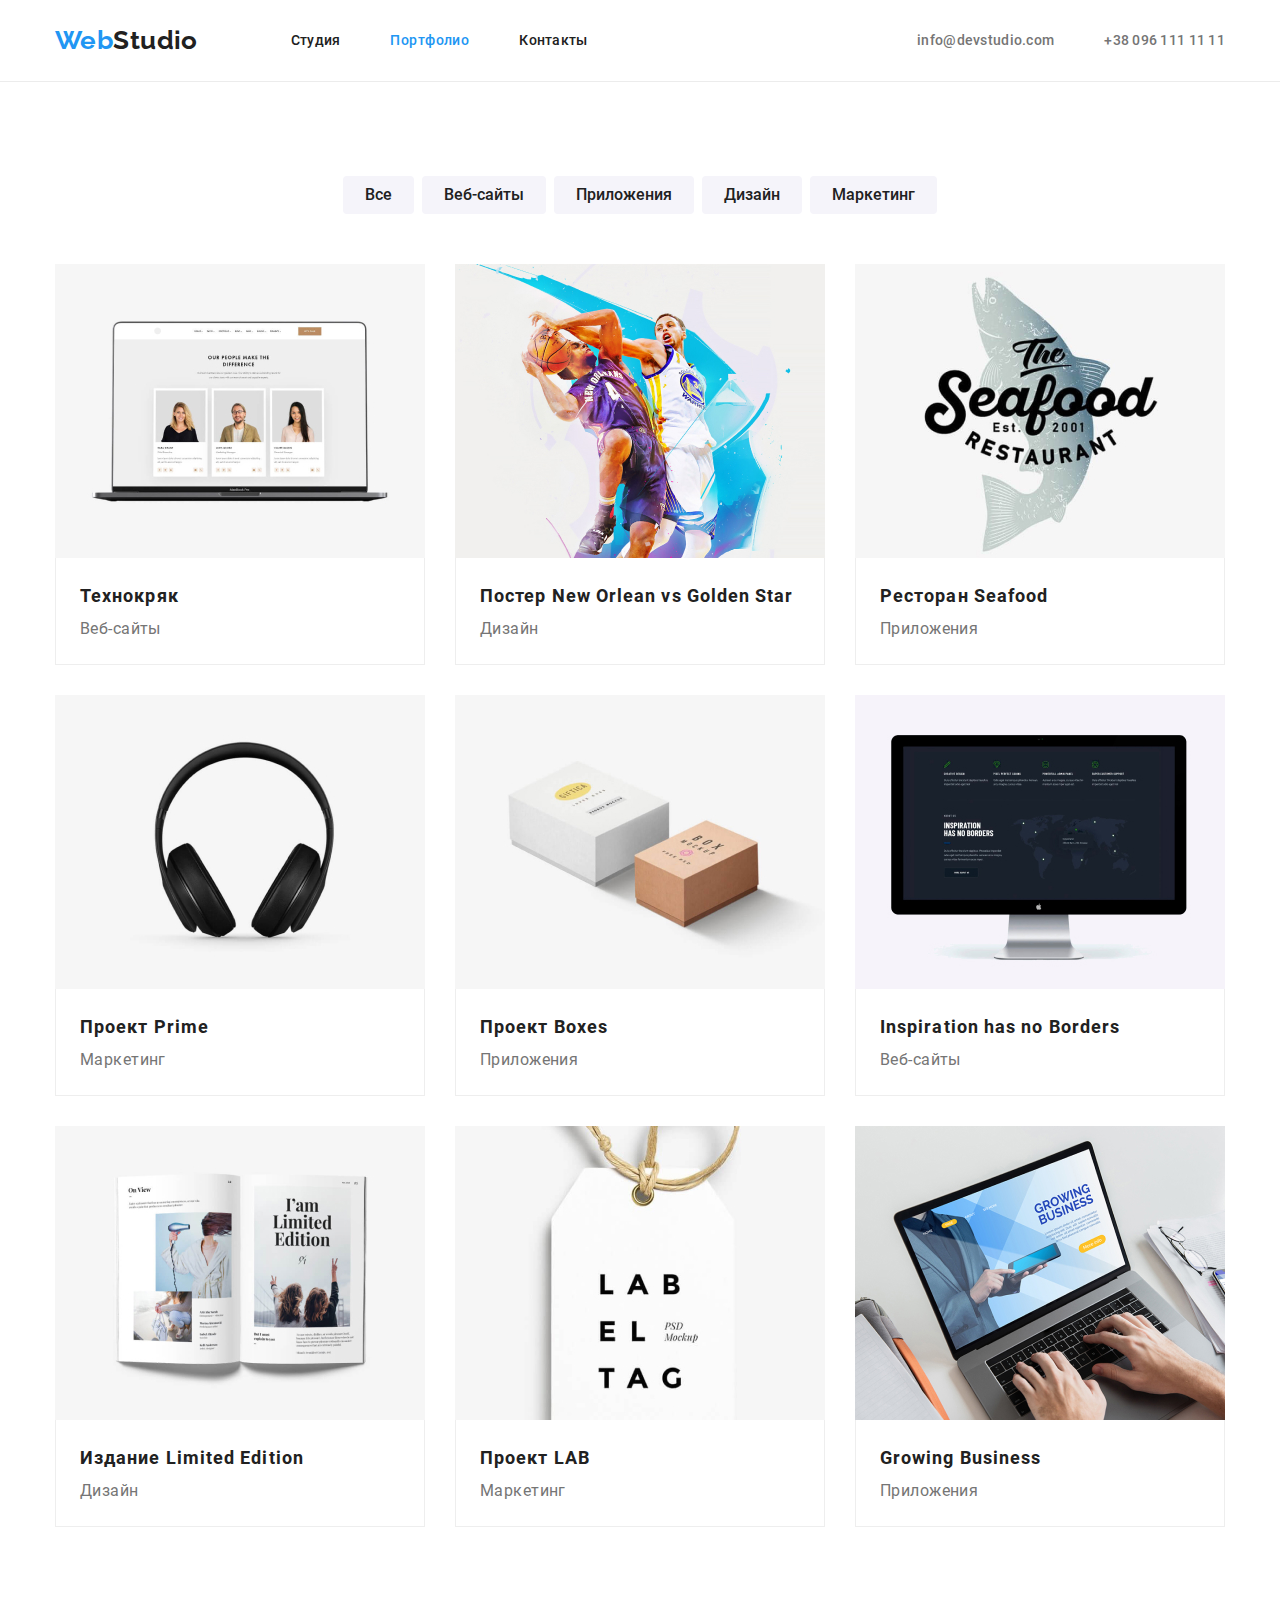
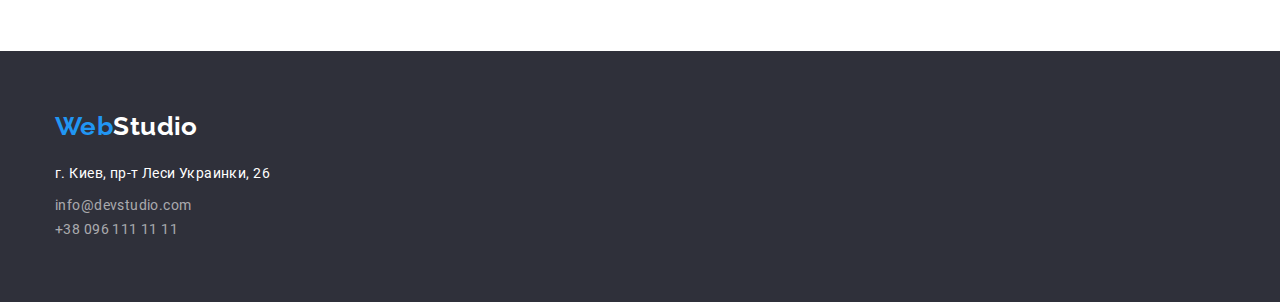
==== portofolio.html @ 4c442d5f "добавлены страницы index.html, portfolio.html и style.css" ====
<!DOCTYPE html>
<html lang="ru">
<head>
    <meta charset="UTF-8">
    <meta name="viewport" content="width=device-width, initial-scale=1.0">
    <title>WebStudio</title>
    <link href="https://fonts.googleapis.com/css2?family=Raleway:wght@700&display=swap" rel="stylesheet">
    <link rel="stylesheet" href="https://cdnjs.cloudflare.com/ajax/libs/modern-normalize/1.0.0/modern-normalize.min.css">
    <link rel="stylesheet" href="css/style.css">
</head>
<body>

 <!--Навигация-->
 <header class="header-nav">
    <div class="container">
        <nav class="container-nav">
            <a href="index.html" class="logo-web">Web<span class="logo-studio">Studio</span></a>
            <ul class="site-nav">
                <li class="site-nav-item"><a href="index.html" class="link site-nav-link">Студия</a></li>
                <li class="site-nav-item"><a href="portofolio.html" class="link site-nav-link-current">Портфолио</a></li>
                <li class="site-nav-item"><a href="#contacts" class="link site-nav-link">Контакты</a></li>
            </ul>
        </nav>   
            <ul class="header-contacts">
                <li class="header-contacts-item"><a href="mailto:info@devstudio.com" class="link header-contacts-link">info@devstudio.com</a></li>
                <li class="header-contacts-item"><a href="telto:+380961111111" class="link header-contacts-link">+38 096 111 11 11</a></li>
            </ul>
    </div>
</header>

<main>
<!--Виды проектов-->
    <section class="projects">
        <div class="container">

             <!-- Hidden title -->
             <h1 hidden> Project types </h1>
            
            <!-- Project type Buttons-->
             <ul class="project-types-list">
                <li class="item-btn"><button class="project-types-button">Все</button></li>
                <li class="item-btn"><button class="project-types-button">Веб-сайты</button></li>
                <li class="item-btn"><button class="project-types-button">Приложения</button></li>
                <li class="item-btn"><button class="project-types-button">Дизайн</button></li>
                <li class="item-btn"><button class="project-types-button">Маркетинг</button></li>
            </ul>
    <!--Все Проекты-->
        <h2 hidden> All Projects</h2>
            <ul class="project-img">
                <li class="item">
                    <a href="#">
                        <img src="img/portfolio_img/portfolio-1.jpg" width="370" height="294" alt="Экран компьютера">
                        <div class="project-content">
                    </a>
                            <h3 class="project-name">Технокряк</h3>
                            <p class="project-class">Веб-сайты</p>
                        </div>
                </li>
                <li class="item">
                    <a href="#">
                        <img src="img/portfolio_img/portfolio-2.jpg" width="370" height="294" alt="Баскетболисты">
                        <div class="project-content">
                    </a>
                            <h3 class="project-name">Постер New Orlean vs Golden Star</h3>
                            <p class="project-class">Дизайн</p>
                        </div>
                </li>
                <li class="item">
                    <a href="#">
                        <img src="img/portfolio_img/portfolio-3.jpg" width="370" height="294" alt="Лого ресторана">
                        <div class="project-content">
                    </a>
                            <h3 class="project-name">Ресторан Seafood</h3>
                            <p class="project-class">Приложения</p>
                        </div>
                </li>
                <li class="item">
                    <a href="#">
                        <img src="img/portfolio_img/portfolio-4.jpg" width="370" height="294" alt="Наушники">
                        <div class="project-content">
                    </a>
                            <h3 class="project-name">Проект Prime</h3>
                            <p class="project-class">Маркетинг</p>
                    </div>
                </li>
                <li class="item">
                    <a href="#">
                        <img src="img/portfolio_img/portfolio-5.jpg" width="370" height="294" alt="Коробки">
                        <div class="project-content">
                    </a>  
                            <h3 class="project-name">Проект Boxes</h3>
                            <p class="project-class">Приложения</p>
                        </div>    
                </li>
                <li class="item">
                    <a href="#">
                        <img src="img/portfolio_img/portfolio-6.jpg" width="370" height="294" alt="Экран монитора">
                        <div class="project-content">
                     </a>
                            <h3 class="project-name">Inspiration has no Borders</h3>
                            <p class="project-class">Веб-сайты</p>
                        </div> 
                </li>
                <li class="item">
                    <a href="#">
                        <img src="img/portfolio_img/portfolio-7.jpg" width="370" height="294"  alt="Газета">
                        <div class="project-content">
                    </a>
                            <h3 class="project-name">Издание Limited Edition</h3>
                            <p class="project-class">Дизайн</p>
                        </div>
                </li>  
                <li class="item">
                    <a href="#">
                        <img src="img/portfolio_img/portfolio-8.jpg" width="370" height="294" alt="Этикетка">
                        <div class="project-content">
                    </a>
                            <h3 class="project-name">Проект LAB</h3>
                            <p class="project-class">Маркетинг</p>
                        </div>
                </li>
                <li class="item">
                        <a href="#">
                            <img src="img/portfolio_img/portfolio-9.jpg" alt="Ноутбук"> 
                            <div class="project-content">
                        </a>
                                <h3 class="project-name">Growing Business</h3>
                                <p class="project-class">Приложения</p>
                            </div>
                </li>
            </ul>
        </div>
    </section>
</main>   
<!--Подвал страницы-->
<footer class="footer">
    <div class="container">
        <div class="footer-content">
            <a class="logo-web" href="index.html">Web<span class="logo-footer">Studio</span></a>

    <!--Контакты и адрес-->

        <address id="contacts">
            <p class="address"> г. Киев, пр-т Леси Украинки, 26 </p>
            <ul class="site-contacts">
                <li class="site-contacts-item"><a href="mailto:info@devstudio.com" class="link site-contacts-link-2">info@devstudio.com</a></li>
                <li class="site-contacts-item"><a href="telto:+380961111111" class="link site-contacts-link-2">+38 096 111 11 11</a></li>
            </ul>
        </address>
        </div>
    </div>
</footer>
</body>
</html>
---- css/style.css ----
/* roboto-regular - latin_cyrillic */
@font-face {
    font-family: 'Roboto';
    font-style: normal;
    font-weight: 400;
    src: url('../fonts/roboto-v20-latin_cyrillic-regular.eot'); 
    src: local('Roboto'), local('Roboto-Regular'),
         url('../fonts/roboto-v20-latin_cyrillic-regular.eot?#iefix') format('embedded-opentype'), 
         url('../fonts/roboto-v20-latin_cyrillic-regular.woff2') format('woff2'), 
         url('../fonts/roboto-v20-latin_cyrillic-regular.woff') format('woff'), 
         url('../fonts/roboto-v20-latin_cyrillic-regular.ttf') format('truetype'), 
         url('../fonts/roboto-v20-latin_cyrillic-regular.svg#Roboto') format('svg'); 
  }
  /* roboto-500 - latin_cyrillic */
  @font-face {
    font-family: 'Roboto';
    font-style: normal;
    font-weight: 500;
    src: url('../fonts/roboto-v20-latin_cyrillic-500.eot'); 
    src: local('Roboto Medium'), local('Roboto-Medium'),
         url('../fonts/roboto-v20-latin_cyrillic-500.eot?#iefix') format('embedded-opentype'), 
         url('../fonts/roboto-v20-latin_cyrillic-500.woff2') format('woff2'), 
         url('../fonts/roboto-v20-latin_cyrillic-500.woff') format('woff'), 
         url('../fonts/roboto-v20-latin_cyrillic-500.ttf') format('truetype'), 
         url('../fonts/roboto-v20-latin_cyrillic-500.svg#Roboto') format('svg'); 
  }
  /* roboto-700 - latin_cyrillic */
  @font-face {
    font-family: 'Roboto';
    font-style: normal;
    font-weight: 700;
    src: url('../fonts/roboto-v20-latin_cyrillic-700.eot');
    src: local('Roboto Bold'), local('Roboto-Bold'),
         url('../fonts/roboto-v20-latin_cyrillic-700.eot?#iefix') format('embedded-opentype'), 
         url('../fonts/roboto-v20-latin_cyrillic-700.woff2') format('woff2'), 
         url('../fonts/roboto-v20-latin_cyrillic-700.woff') format('woff'), 
         url('../fonts/roboto-v20-latin_cyrillic-700.ttf') format('truetype'), 
         url('../fonts/roboto-v20-latin_cyrillic-700.svg#Roboto') format('svg'); 
  }
  /* roboto-900 - latin_cyrillic */
  @font-face {
    font-family: 'Roboto';
    font-style: normal;
    font-weight: 900;
    src: url('../fonts/roboto-v20-latin_cyrillic-900.eot'); 
    src: local('Roboto Black'), local('Roboto-Black'),
         url('../fonts/roboto-v20-latin_cyrillic-900.eot?#iefix') format('embedded-opentype'), 
         url('../fonts/roboto-v20-latin_cyrillic-900.woff2') format('woff2'), 
         url('../fonts/roboto-v20-latin_cyrillic-900.woff') format('woff'), 
         url('../fonts/roboto-v20-latin_cyrillic-900.ttf') format('truetype'), 
         url('../fonts/roboto-v20-latin_cyrillic-900.svg#Roboto') format('svg'); 
  }

:root {
    --main-text-color:#757575;
    --accent-color:  #2196F3;
    --black: #212121;
    --white: #FFFFFF;
    --dark-bg: #2F303A;
    --grey-bg: #F5F4FA;
   }

 html{
    box-sizing: border-box;
}

*,*::before,
*::after{
    box-sizing: inherit;
}

* {
    margin: 0;
    padding: 0;
}

body{
    font-family: "Roboto", sans-serif;
    font-size: 14px;
    line-height: 1.71;
    letter-spacing: 0.03em;
    
    color: var(--main-text-color);
    align-items: center;
    text-align: center;
}

li{
    list-style: none;
}

.container{
    margin-left: auto;
    margin-right: auto;
    width: 1200px;
    padding-left: 15px;
    padding-right: 15px;    
}

.header-nav{
    padding-top: 25px;
    padding-bottom: 25px;

    background-color: var(--white);
    border-bottom: 1px solid #ECECEC;
}

.link {
    color: inherit;
    text-decoration: none;
}

.link:hover,
.link:focus {
    color: var(--accent-color);
}

.section-title {
    font-weight: bold;
    font-size: 36px;
    margin-bottom: 50px;
    line-height: 1.67;
    text-align: center;
    letter-spacing: 0.03em;
   
    color: var(--black);
}

img {
    display: block;
    height: auto;
    }

    /*logo*/

.logo-web {
    display: flex;
       
    font-family: "Raleway", sans-serif;
    font-weight: bold;
    font-size: 26px;
    line-height: 1.19;

    color: var(--accent-color); 
    list-style: none;  
    text-decoration: none; 
}

.header-nav .container{
    display: flex;
    align-items: center;

}

.container-nav{
    display: flex;
    align-items: center;

    background-color: var(--white);
}

.logo-studio{
    color: var(--black);
}

.logo-footer{
    color: var(--white);
}
    /*site navigation header*/
.site-nav{
    display: flex;
    margin-left:93px;
}

.site-nav-link {
    font-weight: 500;
    font-size: 14px;
    line-height: 1.14;
    letter-spacing: 0.02em;
    
    color: var(--black);
}

.site-nav-link-current {
    color: var(--accent-color);
}

.site-nav-item{
    display: block;
    margin-right: 50px;
    font-weight: 500;
}

.site-nav-item:last-child{
    margin: 0px;
}    

/*contacts*/

.header-contacts{
    display: flex;
    margin-left: auto;
}

.header-contacts-item:not(:last-child){
    margin-right: 50px;
}

.header-contacts-link {
    font-style: normal;
    font-weight: 500;
    font-size: 14px;
    line-height: 1.14;
    letter-spacing: 0.02em;

}
.site-contacts{
    display: flex;
    flex-direction: column;
    text-align: left;
    margin-top: 9px;
}


.site-contacts-link {
    font-style: normal;
    font-weight: 500;
    font-size: 14px;
    line-height: 1.14;
    letter-spacing: 0.02em;

}
.site-contacts-link-2{
    font-style: normal;
    font-size: 14px;
    line-height: 1.71;
    color: rgba(255, 255, 255, 0.6);
}
    /* hero */
.hero-title {
    font-weight: 900;
    font-size: 44px;
    line-height: 1.36;
     /*text-align: center;*/
    letter-spacing: 0.06em;
    text-transform: uppercase;
    color: var(--white);
    margin-top: 0px;
    margin-bottom: 50px;
}
    
.hero-button{
    font-family: "Roboto", sans-serif;
    color: var(--white);
    background-color: var(--accent-color);
    display: inline-block;
    text-decoration: none;
    font-weight: 700;
    font-size: 16px;
    line-height: 1.87;
    /* text bg */
    align-items: center;
    /*text-align: center;*/
    border-radius: 4px;
    border:none;
    padding: 10px 32px;
    height: 50px;
    min-width: 200px;
}

.hero{
    text-align: center;
    padding-top: 200px;
    padding-bottom: 200px;

    background-color: var(--dark-bg);
}
footer{
    padding-top: 60px;
    padding-bottom: 60px;

    background-color: var(--dark-bg);
}

    /*Details List*/
.details{
    padding-top: 94px;
    padding-bottom: 94px;
}

.details-list{
    display: flex;
    flex-wrap: wrap;
}

.details-list-title{
    font-weight: bold;
    font-size: 14px;
    line-height: 1.14;
    text-transform: uppercase;
    text-align: left;
    margin-top: 0px;
    margin-bottom: 10px;
    
    color: var(--black)
}

.details-list-descr{
    margin: 0;
    font-weight: 400;
    font-size: 14px;
    line-height: 1.71;
    letter-spacing: 0.03em;
    width: 270px;
    text-align: left;
}

.details-list .item{
    width: 270px;
    margin-right: 30px;
}

.details-list .item:last-child{
    margin-right: 0px;
}

/* Team list*/

.team-list{
    display: flex;
    flex-wrap: wrap;
    justify-content: space-between;
    padding: 0;
}    
    
.team-list .item{
   background-color: var(--white);
   padding-bottom: 30px;

    box-shadow: 0px 1px 3px rgba(0, 0, 0, 0.12), 0px 1px 1px rgba(0, 0, 0, 0.14), 0px 2px 1px rgba(0, 0, 0, 0.2);
    border-radius: 0px 0px 4px 4px;
}

.team-list-title{
    font-weight: 500;
    font-size: 16px;
    line-height: 1.19;
    margin-bottom: 10px;
    margin-top: 30px;
    
    color: var(--black);
}

.team-list-position{
    font-size: 16px;
    line-height: 1.19; 
    }


    /*Bg Team list*/    
.section-team {
    padding-bottom: 94px;
    padding-top: 94px;
    
    background-color: var(--grey-bg);
}

    /*address*/
.address{
    display: flex;
    flex-direction: column;
    font-style: normal;
    font-size: 14px;
    line-height: 1.71;
    text-align: left;

    color: var(--white);
}
.contacts{
    margin-top: 20px;
}

.footer-content{
    width: 270px;
}

.footer .logo-web{
    margin-bottom: 20px;
}

.footer .site-contacts-link-2{
    margin-bottom: 9px;
}

.project-types-button{
    font-family: "Roboto", sans-serif;
    font-weight: 500;
    font-size: 16px;
    line-height: 1.62;
    color:var(--black);
/* button project types bg */
   background-color: var(--grey-bg);
   border-radius: 4px;
   border:none;
   padding: 6px 22px;
}

.project-types-button:hover,
.project-types-button:focus{
    background-color: var(--accent-color);
    color: var(--white);
}

.project-name{
    font-weight: bold;
    font-size: 18px;
    line-height: 2;
    letter-spacing: 0.06em;
    color: var(--black);
}

.project-class{
    font-size: 16px;
    line-height: 1.87;
}
.work-img{
    display: flex;
    justify-content: space-between;   
}
.work-img .item {
    display: inline-block;
}

.works{
    padding-bottom: 94px;
}

.projects{
    padding-top: 94px;
    padding-bottom: 94px;
}

.project-types-list{
    display: flex;
    justify-content: center;
    margin-bottom: 50px;
}
.project-types-list .item-btn:not(:last-child){
    margin-right: 8px;
}

.project-img{
    display: flex;
    flex-wrap: wrap;
    justify-content: space-between;

    padding: 0;
    list-style: none;
}

.project-img .item{
      
}

.project-content{
    text-align: left;
    padding: 20px 24px;
    margin-bottom: 30px;

    border-right: 1px solid #EEEEEE;
    border-bottom: 1px solid #EEEEEE;
    border-left: 1px solid #EEEEEE;   
}
.project-img .item:nth-child(3n){
    margin-right: 0px;
}

.project-img .item:nth-last-child(-n + 3) {
    margin-bottom: 0px;
}
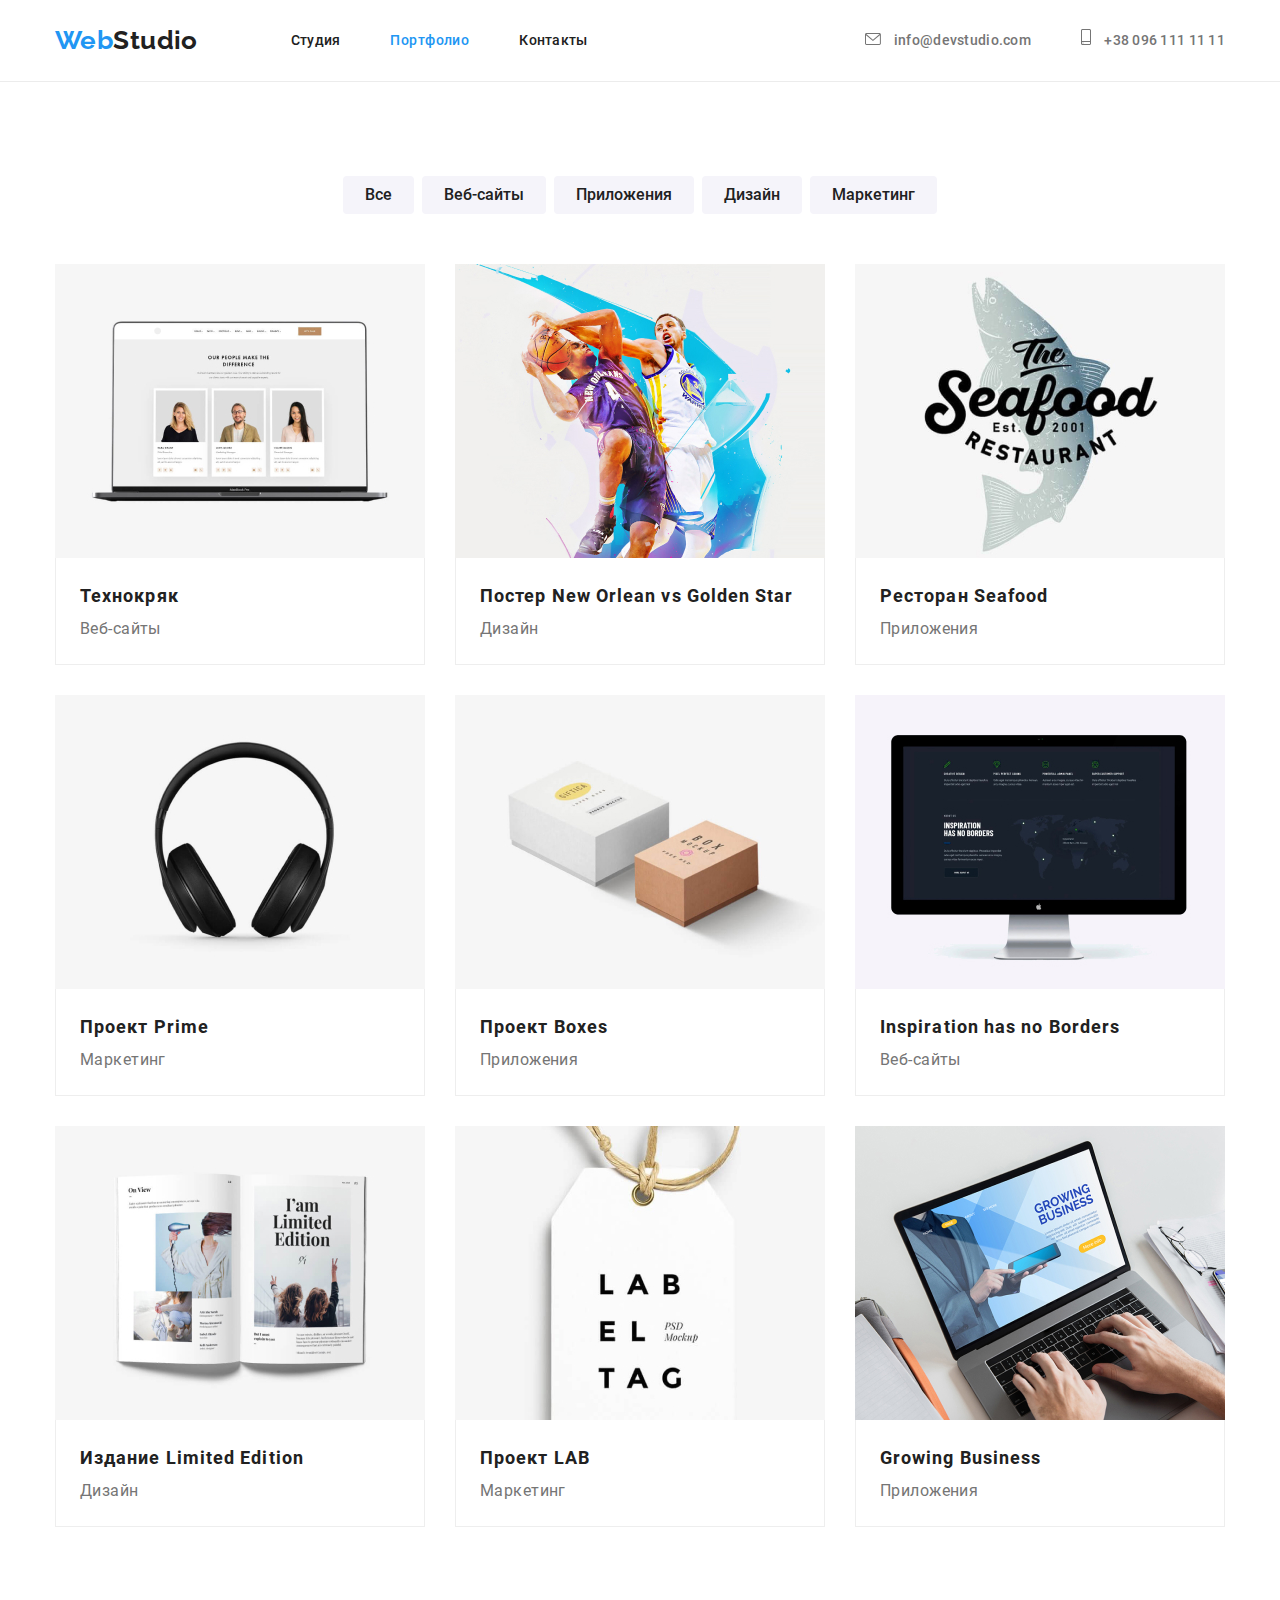
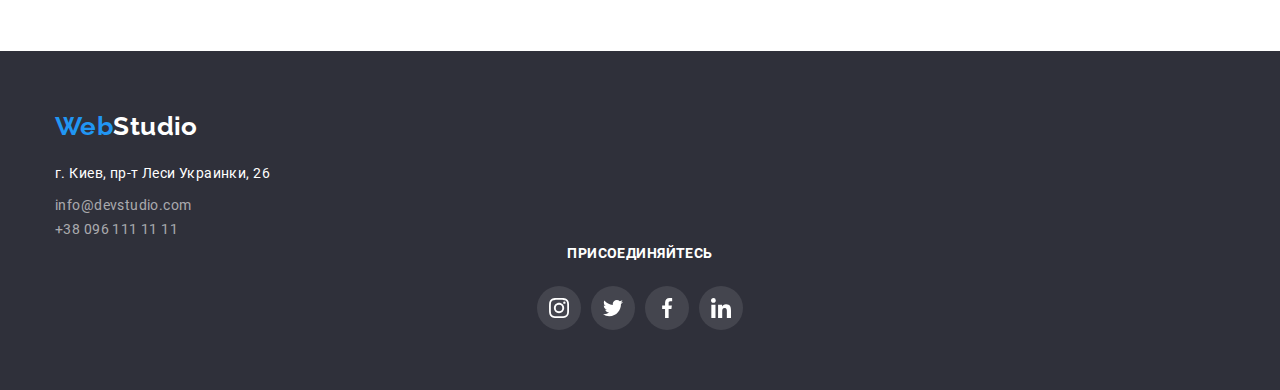
==== commit ec268424: "changes in header and footer portfolio.html" ====
--- a/portofolio.html
+++ b/portofolio.html
@@ -22,8 +22,19 @@
             </ul>
         </nav>   
             <ul class="header-contacts">
-                <li class="header-contacts-item"><a href="mailto:info@devstudio.com" class="link header-contacts-link">info@devstudio.com</a></li>
-                <li class="header-contacts-item"><a href="telto:+380961111111" class="link header-contacts-link">+38 096 111 11 11</a></li>
+                <li class="header-contacts-item">
+                    <a href="mailto:info@devstudio.com" class="link header-contacts-link">
+                        <svg class="icon" width="16" height="12">
+                            <use href="./img/sprite.svg#icon-envelope"></use>
+                        </svg>
+                        info@devstudio.com</a>
+                </li>
+                <li class="header-contacts-item"><a href="telto:+380961111111" class="link header-contacts-link">
+                    <svg class="icon" width="10" height="16">
+                        <use href="./img/sprite.svg#icon-smartphone"></use>
+                    </svg>
+                    +38 096 111 11 11</a>
+                </li>
             </ul>
     </div>
 </header>
@@ -48,85 +59,85 @@
         <h2 hidden> All Projects</h2>
             <ul class="project-img">
                 <li class="item">
-                    <a href="#">
+                    <a class="item-link" href="#">
                         <img src="img/portfolio_img/portfolio-1.jpg" width="370" height="294" alt="Экран компьютера">
                         <div class="project-content">
-                    </a>
                             <h3 class="project-name">Технокряк</h3>
                             <p class="project-class">Веб-сайты</p>
                         </div>
-                </li>
-                <li class="item">
-                    <a href="#">
+                    </a>
+                </li>
+                <li class="item">
+                    <a class="item-link" href="#">
                         <img src="img/portfolio_img/portfolio-2.jpg" width="370" height="294" alt="Баскетболисты">
                         <div class="project-content">
-                    </a>
                             <h3 class="project-name">Постер New Orlean vs Golden Star</h3>
                             <p class="project-class">Дизайн</p>
                         </div>
-                </li>
-                <li class="item">
-                    <a href="#">
+                    </a>
+                </li>
+                <li class="item">
+                    <a class="item-link" href="#">
                         <img src="img/portfolio_img/portfolio-3.jpg" width="370" height="294" alt="Лого ресторана">
                         <div class="project-content">
-                    </a>
                             <h3 class="project-name">Ресторан Seafood</h3>
                             <p class="project-class">Приложения</p>
                         </div>
-                </li>
-                <li class="item">
-                    <a href="#">
+                    </a>
+                </li>
+                <li class="item">
+                    <a class="item-link" href="#">
                         <img src="img/portfolio_img/portfolio-4.jpg" width="370" height="294" alt="Наушники">
                         <div class="project-content">
-                    </a>
                             <h3 class="project-name">Проект Prime</h3>
                             <p class="project-class">Маркетинг</p>
-                    </div>
-                </li>
-                <li class="item">
-                    <a href="#">
+                        </div>
+                    </a>
+                </li>
+                <li class="item">
+                    <a class="item-link" href="#">
                         <img src="img/portfolio_img/portfolio-5.jpg" width="370" height="294" alt="Коробки">
                         <div class="project-content">
-                    </a>  
                             <h3 class="project-name">Проект Boxes</h3>
                             <p class="project-class">Приложения</p>
-                        </div>    
-                </li>
-                <li class="item">
-                    <a href="#">
+                        </div> 
+                    </a>   
+                </li>
+                <li class="item">
+                    <a class="item-link" href="#">
                         <img src="img/portfolio_img/portfolio-6.jpg" width="370" height="294" alt="Экран монитора">
                         <div class="project-content">
-                     </a>
                             <h3 class="project-name">Inspiration has no Borders</h3>
                             <p class="project-class">Веб-сайты</p>
                         </div> 
-                </li>
-                <li class="item">
-                    <a href="#">
+                    </a>
+                </li>
+                <li class="item">
+                    <a class="item-link" href="#">
                         <img src="img/portfolio_img/portfolio-7.jpg" width="370" height="294"  alt="Газета">
                         <div class="project-content">
-                    </a>
                             <h3 class="project-name">Издание Limited Edition</h3>
                             <p class="project-class">Дизайн</p>
                         </div>
+                    </a>
                 </li>  
                 <li class="item">
-                    <a href="#">
+                    <a class="item-link" href="#">
                         <img src="img/portfolio_img/portfolio-8.jpg" width="370" height="294" alt="Этикетка">
                         <div class="project-content">
-                    </a>
                             <h3 class="project-name">Проект LAB</h3>
                             <p class="project-class">Маркетинг</p>
                         </div>
-                </li>
-                <li class="item">
-                        <a href="#">
+                    </a>
+                </li>
+                <li class="item">
+                        <a class="item-link" href="#">
                             <img src="img/portfolio_img/portfolio-9.jpg" alt="Ноутбук"> 
                             <div class="project-content">
-                        </a>
                                 <h3 class="project-name">Growing Business</h3>
                                 <p class="project-class">Приложения</p>
                             </div>
+                        </a>
                 </li>
             </ul>
         </div>
@@ -148,6 +159,41 @@
             </ul>
         </address>
         </div>
+
+        <div class="social">
+            <b class="footer-text">Присоединяйтесь</b>
+
+            <ul class="social-list list">
+                <li class="social-item">
+                    <a href="#" class="social-link footer-social link">
+                        <svg class="icon" width="20" height="20">
+                            <use href="./img/sprite.svg#icon-instagram"></use>
+                        </svg>
+                    </a>
+                </li>
+                <li class="social-item">
+                    <a href="#" class="social-link footer-social link">
+                        <svg class="icon" width="20" height="20">
+                            <use href="./img/sprite.svg#icon-twitter"></use>
+                        </svg>
+                    </a>
+                </li>
+                <li class="social-item">
+                    <a href="#" class="social-link footer-social link">
+                        <svg class="icon" width="20" height="20">
+                            <use href="./img/sprite.svg#icon-facebook"></use>
+                        </svg>
+                    </a>
+                </li>
+                <li class="social-item">
+                    <a href="#" class="social-link footer-social link">
+                        <svg class="icon" width="20" height="20">
+                            <use href="./img/sprite.svg#icon-linkedin"></use>
+                        </svg>
+                    </a>
+                </li>
+            </ul>
+        </div>
     </div>
 </footer>
 </body>
--- a/css/style.css
+++ b/css/style.css
@@ -58,6 +58,7 @@
     --white: #FFFFFF;
     --dark-bg: #2F303A;
     --grey-bg: #F5F4FA;
+    --icon-fill-color: #afb1b8;
    }
 
  html{
@@ -214,6 +215,12 @@
     letter-spacing: 0.02em;
 
 }
+
+.header-contacts .icon{
+    margin-right: 10px;
+    fill: currentColor;
+}
+
 .site-contacts{
     display: flex;
     flex-direction: column;
@@ -269,11 +276,27 @@
 }
 
 .hero{
-    text-align: center;
+    height: 600px;
+    max-width: 1600px;
+    margin-left: auto;
+    margin-right: auto;
+    
     padding-top: 200px;
     padding-bottom: 200px;
 
+    text-align: center;
+
     background-color: var(--dark-bg);
+
+      background-image: linear-gradient(
+      to right,
+      rgba(47, 48, 58, 0.4),
+      rgba(47, 48, 58, 0.4)
+    ), url(../img/hero-background.jpg);
+
+    background-repeat: no-repeat;
+    background-position: center;
+    background-size: cover;
 }
 footer{
     padding-top: 60px;
@@ -323,6 +346,35 @@
 .details-list .item:last-child{
     margin-right: 0px;
 }
+
+.details-list .item::before{
+    display: flex;
+    content:'';
+    width: 270px;
+    height: 120px;  
+
+    margin-bottom: 30px;
+    
+    background-repeat: no-repeat;
+    background-position: center;
+    background-color: var(--grey-bg);
+   }
+
+   .details-list .item:nth-child(1)::before{
+       background-image: url(../img/icons-1-page/antenna\ 1.svg);
+   }
+
+   .details-list .item:nth-child(2)::before{
+    background-image: url(../img/icons-1-page/clock\ 1.svg);
+    }
+
+    .details-list .item:nth-child(3)::before{
+    background-image: url(../img/icons-1-page/diagram\ 1.svg);
+    }
+
+    .details-list .item:nth-child(4)::before{
+        background-image: url(../img/icons-1-page/astronaut\ 1.svg)
+    }
 
 /* Team list*/
 
@@ -365,6 +417,80 @@
     background-color: var(--grey-bg);
 }
 
+.social-list {
+    display: flex;
+    justify-content: center;
+  }
+  
+  .social-item:not(:last-child) {
+    margin-right: 10px;
+  }
+  
+  .social-list .link {
+    display: flex;
+    align-items: center;
+    justify-content: center;
+  
+    width: 44px;
+    height: 44px;
+    border-radius: 50%;
+  
+    color: var(--icon-fill-color);
+  }
+  
+  .social-link .icon {
+    fill: currentColor;
+  }
+  
+  .social-link:hover,
+  .social-link:focus {
+    background-color: var(--accent-color);
+    color: var(--white)
+  }
+  
+/* Clients */
+
+.clients-list {
+    display: flex;
+    flex-wrap: wrap;
+  }
+  
+  .clients-list .item {
+    margin-right: 30px;
+    margin-bottom: 30px;
+  }
+  
+  .clients-list .item:nth-child(6n) {
+    margin-right: 0;
+  }
+  
+  .clients-list .item:nth-last-child(-n + 6) {
+    margin-bottom: 0;
+  }
+  
+  .clients-link {
+    display: flex;
+    align-items: center;
+    justify-content: center;
+    margin-bottom: 94px;
+  
+    width: 170px;
+    height: 90px;
+    border: 1px solid var(--icon-fill-color);
+    border-radius: 4px;
+  
+    color: var(--icon-fill-color);
+  }
+  
+  .clients-link .icon {
+    fill: currentColor;
+  }
+  
+  .clients-link:hover,
+  .clients-link:focus {
+    border-color: var(--accent-color);
+    color: var(--accent-color);
+  }
     /*address*/
 .address{
     display: flex;
@@ -422,6 +548,8 @@
 .project-class{
     font-size: 16px;
     line-height: 1.87;
+
+    color: var(--main-text-color);
 }
 .work-img{
     display: flex;
@@ -456,10 +584,6 @@
 
     padding: 0;
     list-style: none;
-}
-
-.project-img .item{
-      
 }
 
 .project-content{
@@ -467,6 +591,7 @@
     padding: 20px 24px;
     margin-bottom: 30px;
 
+
     border-right: 1px solid #EEEEEE;
     border-bottom: 1px solid #EEEEEE;
     border-left: 1px solid #EEEEEE;   
@@ -478,3 +603,58 @@
 .project-img .item:nth-last-child(-n + 3) {
     margin-bottom: 0px;
 }
+
+.item-link{
+    text-decoration: none;
+}
+
+.social-links{
+    display: flex;
+    justify-content: center;
+}
+
+.social-item:not(:last-child) {
+    margin-right: 10px;
+  }
+
+  .social-item .icon{
+      display: flex;
+      width: 20px;
+      height: 20px;
+      
+  }
+
+  .social-icons{
+    display: flex;
+    align-items: center;
+    justify-content: center;
+  
+    width: 44px;
+    height: 44px;
+    border-radius: 50%;
+  
+    color: var(--icon-fill-color);
+  }
+
+  .footer-text{
+    display: block;
+    margin-bottom: 20px;
+
+    text-transform: uppercase;
+    color: var(--white);
+  }
+
+  .social-link .icon {
+    display: flex;
+    width: 20px;
+    height: 20px;
+
+  }
+
+  .footer-social {
+    background-color: rgba(255, 255, 255, 0.1);
+  }
+  
+  .footer-social .icon {
+    fill: var(--white);
+  }